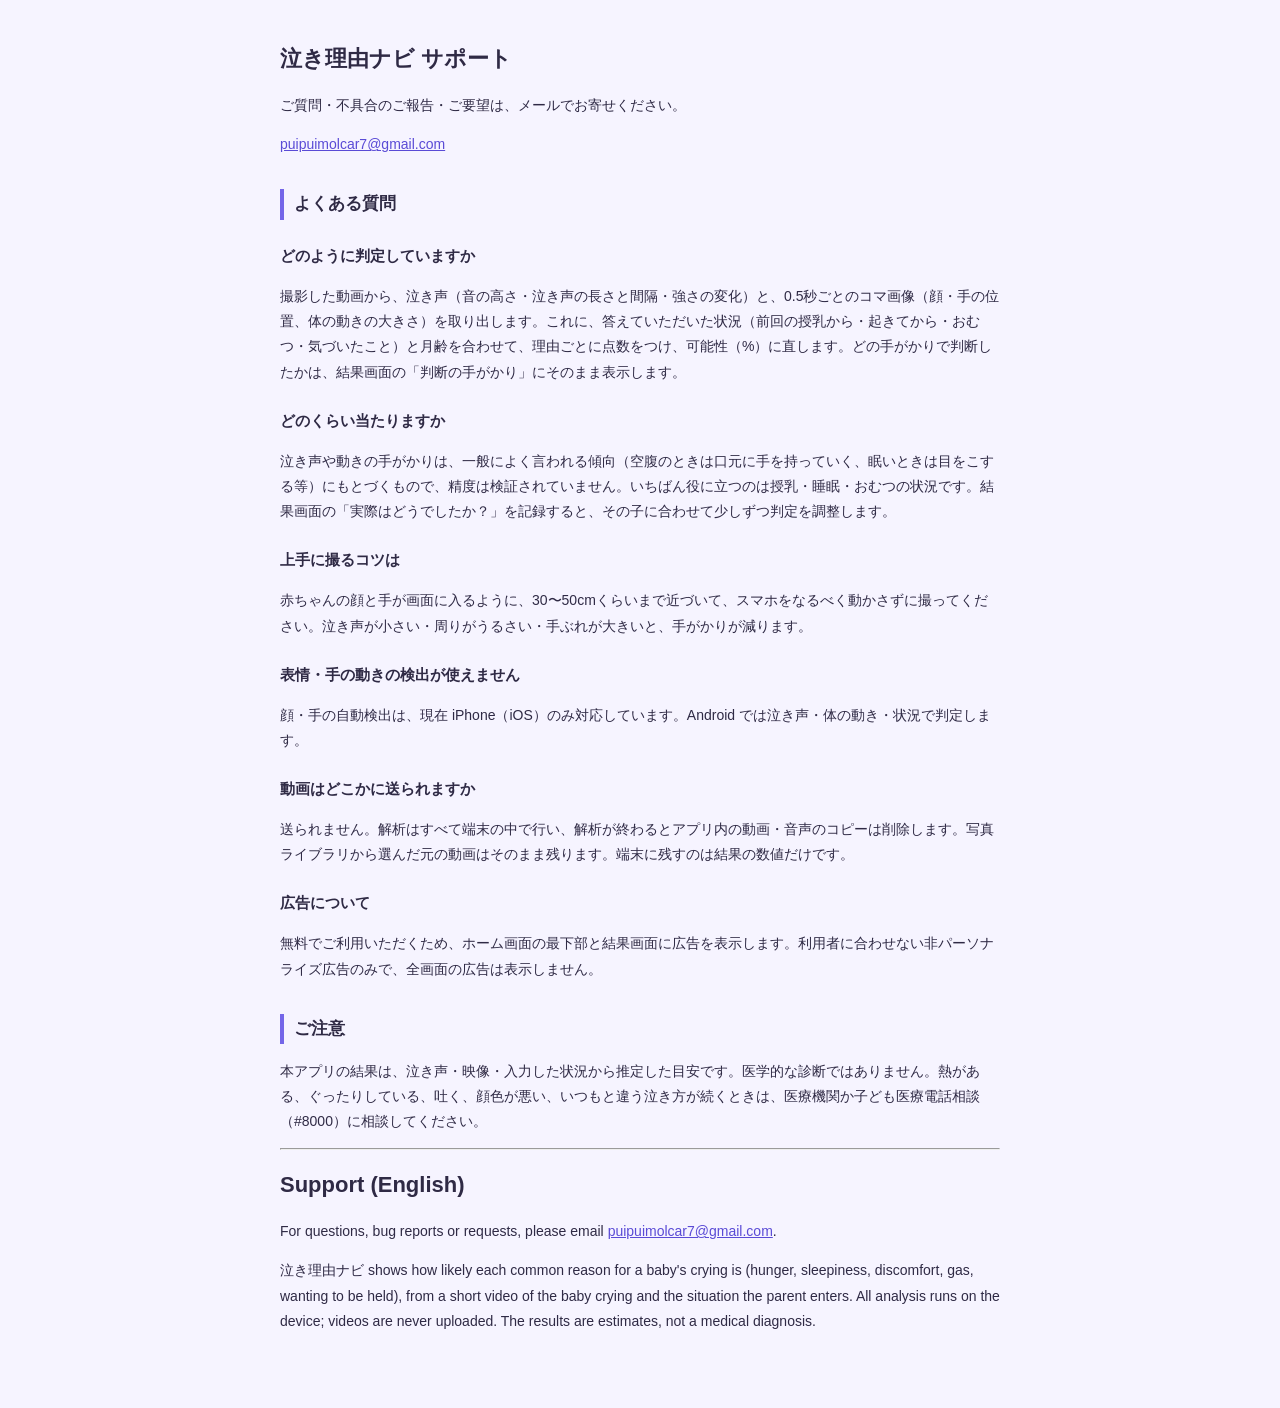
==== support.html @ 2332bdba "泣き理由ナビ: サポート・プライバシーポリシー Co-Authored-By: Claude Opus 5.5 <noreply@anthropic.com>" ====
<!DOCTYPE html>
<html lang="ja">
<head>
<meta charset="UTF-8">
<meta name="viewport" content="width=device-width, initial-scale=1">
<title>サポート - 泣き理由ナビ</title>
<link rel="stylesheet" href="style.css">
</head>
<body>
<h1>泣き理由ナビ サポート</h1>
<p>ご質問・不具合のご報告・ご要望は、メールでお寄せください。</p>
<p><a href="mailto:puipuimolcar7@gmail.com">puipuimolcar7@gmail.com</a></p>

<h2>よくある質問</h2>
<h3>どのように判定していますか</h3>
<p>撮影した動画から、泣き声（音の高さ・泣き声の長さと間隔・強さの変化）と、0.5秒ごとのコマ画像（顔・手の位置、体の動きの大きさ）を取り出します。これに、答えていただいた状況（前回の授乳から・起きてから・おむつ・気づいたこと）と月齢を合わせて、理由ごとに点数をつけ、可能性（%）に直します。どの手がかりで判断したかは、結果画面の「判断の手がかり」にそのまま表示します。</p>
<h3>どのくらい当たりますか</h3>
<p>泣き声や動きの手がかりは、一般によく言われる傾向（空腹のときは口元に手を持っていく、眠いときは目をこする等）にもとづくもので、精度は検証されていません。いちばん役に立つのは授乳・睡眠・おむつの状況です。結果画面の「実際はどうでしたか？」を記録すると、その子に合わせて少しずつ判定を調整します。</p>
<h3>上手に撮るコツは</h3>
<p>赤ちゃんの顔と手が画面に入るように、30〜50cmくらいまで近づいて、スマホをなるべく動かさずに撮ってください。泣き声が小さい・周りがうるさい・手ぶれが大きいと、手がかりが減ります。</p>
<h3>表情・手の動きの検出が使えません</h3>
<p>顔・手の自動検出は、現在 iPhone（iOS）のみ対応しています。Android では泣き声・体の動き・状況で判定します。</p>
<h3>動画はどこかに送られますか</h3>
<p>送られません。解析はすべて端末の中で行い、解析が終わるとアプリ内の動画・音声のコピーは削除します。写真ライブラリから選んだ元の動画はそのまま残ります。端末に残すのは結果の数値だけです。</p>
<h3>広告について</h3>
<p>無料でご利用いただくため、ホーム画面の最下部と結果画面に広告を表示します。利用者に合わせない非パーソナライズ広告のみで、全画面の広告は表示しません。</p>

<h2>ご注意</h2>
<p>本アプリの結果は、泣き声・映像・入力した状況から推定した目安です。医学的な診断ではありません。熱がある、ぐったりしている、吐く、顔色が悪い、いつもと違う泣き方が続くときは、医療機関か子ども医療電話相談（#8000）に相談してください。</p>

<hr>
<h1>Support (English)</h1>
<p>For questions, bug reports or requests, please email <a href="mailto:puipuimolcar7@gmail.com">puipuimolcar7@gmail.com</a>.</p>
<p>泣き理由ナビ shows how likely each common reason for a baby's crying is (hunger, sleepiness, discomfort, gas, wanting to be held), from a short video of the baby crying and the situation the parent enters. All analysis runs on the device; videos are never uploaded. The results are estimates, not a medical diagnosis.</p>
</body>
</html>
---- style.css ----
body { font-family: -apple-system, BlinkMacSystemFont, "Hiragino Sans", "Noto Sans JP", sans-serif; max-width: 720px; margin: 0 auto; padding: 24px 20px 60px; line-height: 1.8; color: #2F2A45; background: #F6F4FF; }
h1 { font-size: 22px; }
h2 { font-size: 17px; margin-top: 32px; border-left: 4px solid #7466E8; padding-left: 10px; }
h3 { font-size: 15px; margin-top: 22px; }
p, li { font-size: 14px; }
.updated { color: #7D7894; font-size: 13px; }
.lang { font-size: 13px; }
a { color: #5A4BD6; }
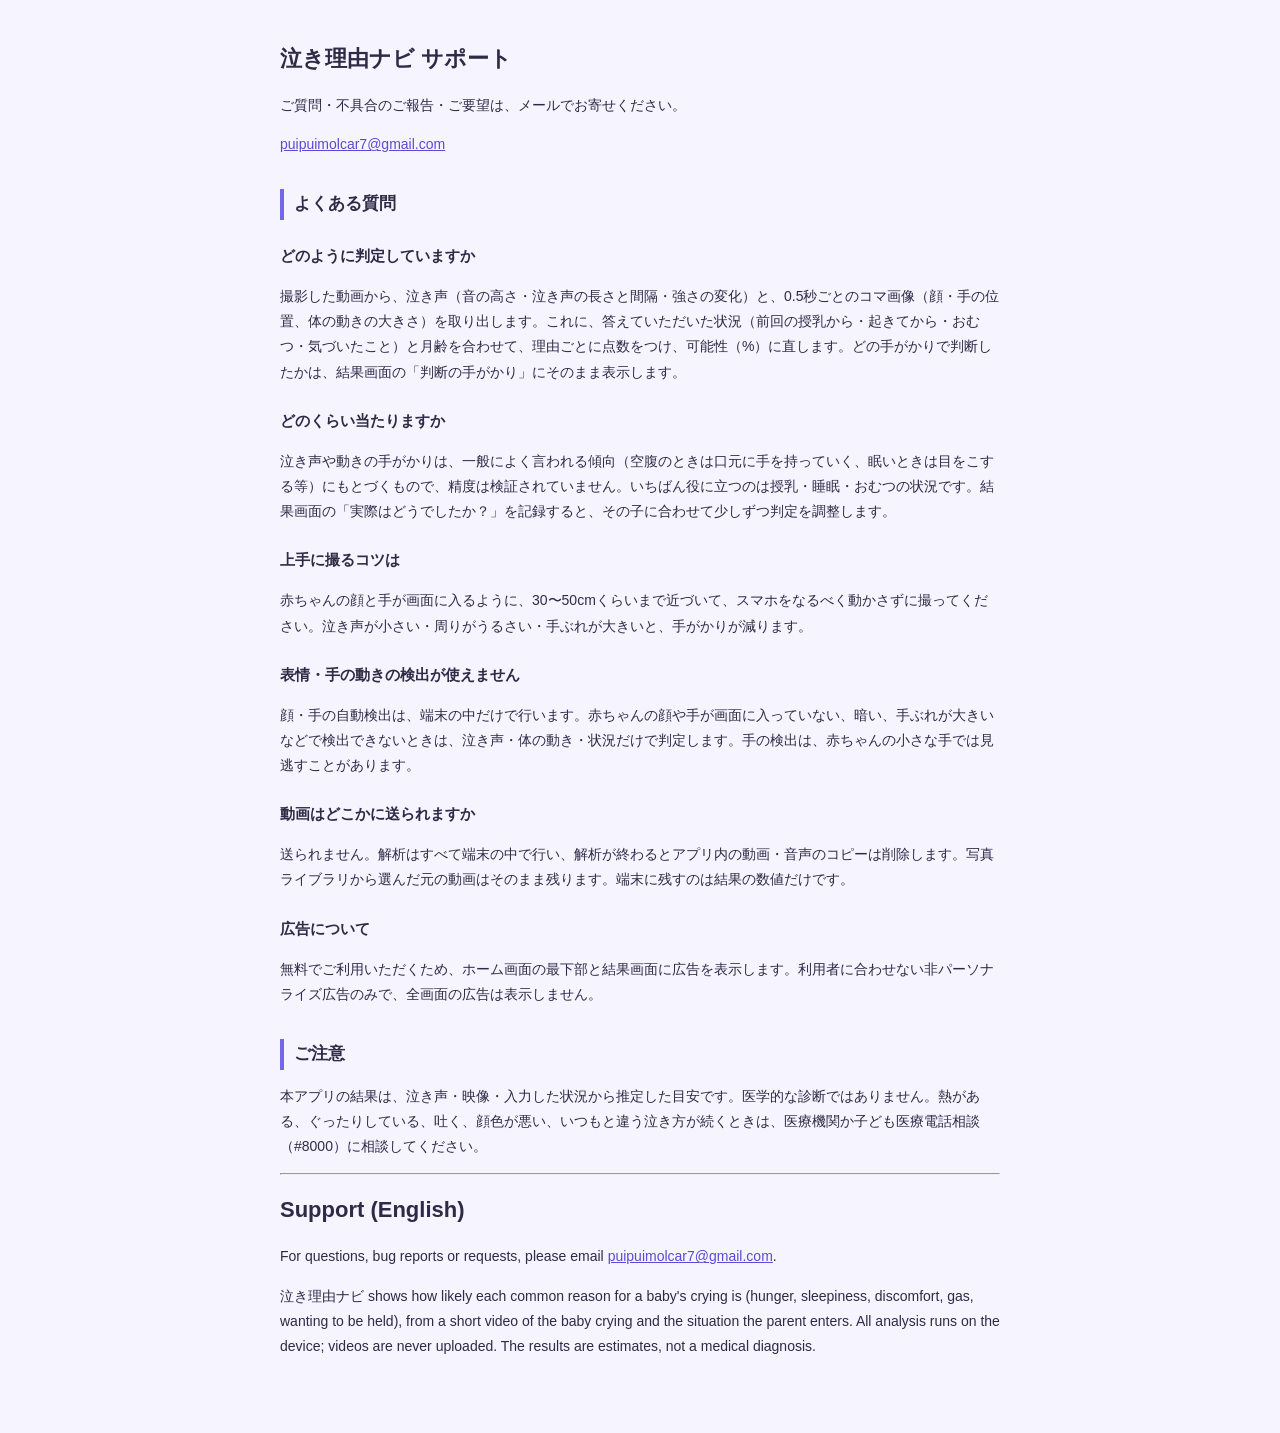
==== commit 85f55674: "サポート: 顔・手の検出の説明を更新 Co-Authored-By: Claude Sonnet 5.5 <noreply@anthropic.com>" ====
--- a/support.html
+++ b/support.html
@@ -19,7 +19,7 @@
 <h3>上手に撮るコツは</h3>
 <p>赤ちゃんの顔と手が画面に入るように、30〜50cmくらいまで近づいて、スマホをなるべく動かさずに撮ってください。泣き声が小さい・周りがうるさい・手ぶれが大きいと、手がかりが減ります。</p>
 <h3>表情・手の動きの検出が使えません</h3>
-<p>顔・手の自動検出は、現在 iPhone（iOS）のみ対応しています。Android では泣き声・体の動き・状況で判定します。</p>
+<p>顔・手の自動検出は、端末の中だけで行います。赤ちゃんの顔や手が画面に入っていない、暗い、手ぶれが大きいなどで検出できないときは、泣き声・体の動き・状況だけで判定します。手の検出は、赤ちゃんの小さな手では見逃すことがあります。</p>
 <h3>動画はどこかに送られますか</h3>
 <p>送られません。解析はすべて端末の中で行い、解析が終わるとアプリ内の動画・音声のコピーは削除します。写真ライブラリから選んだ元の動画はそのまま残ります。端末に残すのは結果の数値だけです。</p>
 <h3>広告について</h3>
